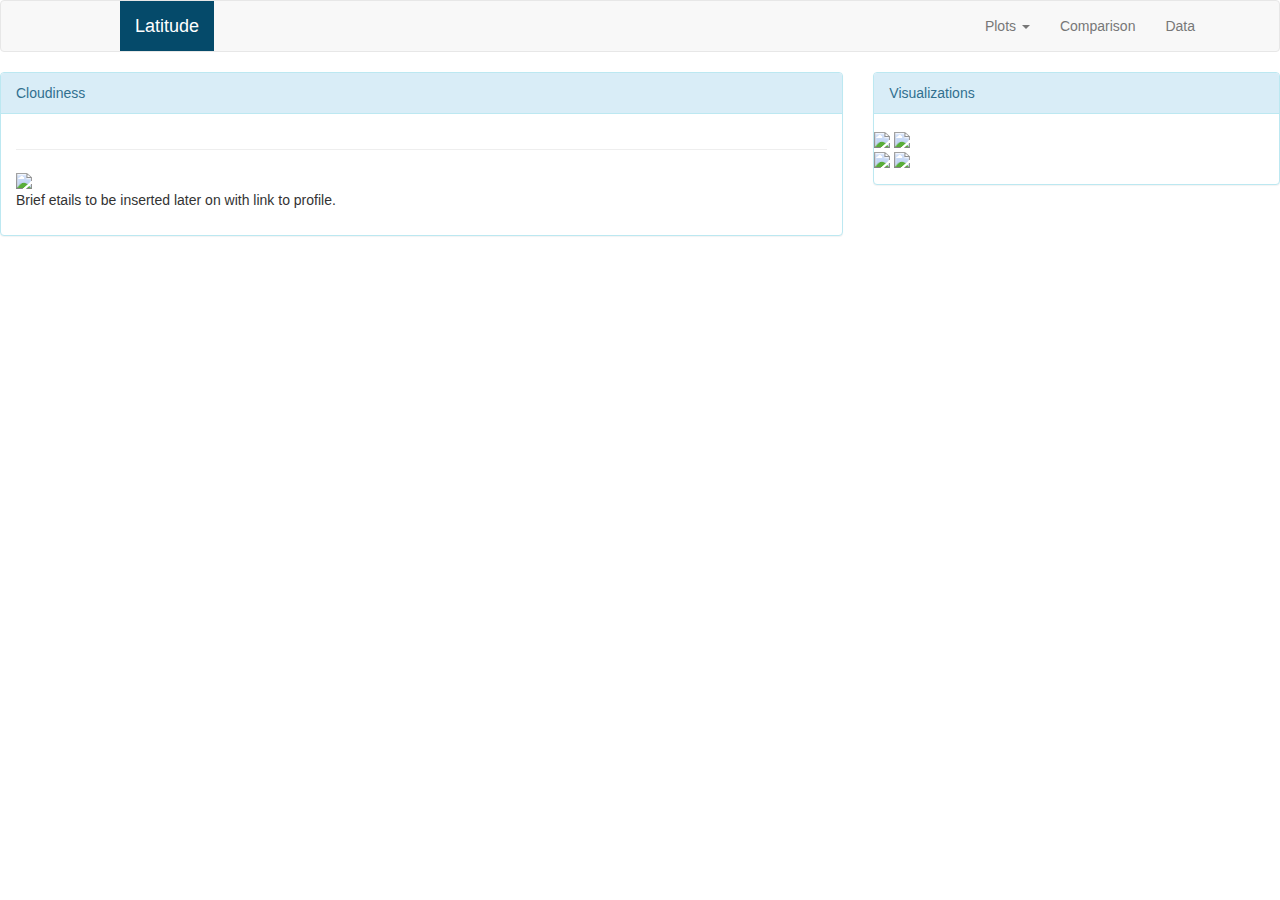
==== cloudniness.html @ b6d7d5e1 "all pages were created, javascript and jquery linked were added, still working on showing data in da" ====
<!DOCTYPE html>
<html lang="en">

    <head>
      <meta charset="UTF-8">
      <title>Latitude/Cludiness</title>
      <link rel="stylesheet" href="reset.css">
      <link rel="stylesheet" href="https://maxcdn.bootstrapcdn.com/bootstrap/3.3.6/css/bootstrap.min.css">
      <link rel="stylesheet" href="home_page.css">
      <script src="https://code.jquery.com/jquery-3.2.1.slim.min.js" integrity="sha384-KJ3o2DKtIkvYIK3UENzmM7KCkRr/rE9/Qpg6aAZGJwFDMVNA/GpGFF93hXpG5KkN" crossorigin="anonymous"></script>
      <script src="https://cdnjs.cloudflare.com/ajax/libs/popper.js/1.12.9/umd/popper.min.js" integrity="sha384-ApNbgh9B+Y1QKtv3Rn7W3mgPxhU9K/ScQsAP7hUibX39j7fakFPskvXusvfa0b4Q" crossorigin="anonymous"></script>
      <script src="https://maxcdn.bootstrapcdn.com/bootstrap/4.0.0/js/bootstrap.min.js" integrity="sha384-JZR6Spejh4U02d8jOt6vLEHfe/JQGiRRSQQxSfFWpi1MquVdAyjUar5+76PVCmYl" crossorigin="anonymous"></script>
    </head>  


<!-- The following headder will be used acrosse all pages -->
    <nav class="navbar navbar-default">
        <div class="container">
            <div class="navbar-header">
                <button type="button" class="navbar-toggle collapsed" data-toggle="collapse" data-target="#bs-example-navbar-collapse-1" aria-expanded="false">
                    <span class="sr-only">Toggle navigation</span>
                    <span class="icon-bar"></span>
                    <span class="icon-bar"></span>
                    <span class="icon-bar"></span>
                </button>
                <a class="navbar-brand" id="nav-title" href="home_page.html">Latitude</a>
            </div>    
            <div class="collapse navbar-collapse" id="bs-example-navbar-collapse-1">
                <ul class="nav navbar-nav navbar-right">                
                    <li class="dropdown">
                        <a href="#" class="dropdown-toggle" data-toggle="dropdown" role="button" aria-haspopup="true" aria-expanded="false">Plots <span class="caret"></span></a>
                        <ul class="dropdown-menu">
                            <li><a href="temp.html">Temperature</a></li>
                            <li><a href="cloudniness.html">Cloudiness</a></li>
                            <li><a href="wind_speed.html">Windyness</a></li>
                            <li><a href="humidity.html">Humidity</a></li>
                        </ul>
                    </li>
                    <li><a href="comparison.html">Comparison</a></li>
                    <li><a href="data.html">Data</a></li>
                </ul>
            </div>
        </div>
    </nav>

    <body>
        
                <div class="row">
                        <div class="col-md-8" >
                            <div class="first-panel">
                            <div class="panel panel-info">
                            <div class="panel-heading">Cloudiness</div>
                            <div class="panel-body">
                                    <hr>
                                    <img class ="home-image" src="charts/cloudiness.png" >
                                    <p>Brief etails to be inserted later on with link to profile.
                                    </p>
                            </div>        
                            </div>
                        </div>
                        </div>
                        <div class="col-md-4" >
                            <div class="second-panel">
                            <div class="panel panel-info">
                            <div class="panel-heading">Visualizations</div>
                            <div class="panel-body">
                                <div class="row">
                                    <a href="temp.html"><img class ="home-image-2" src="charts/temp.png" >
                                    <a href="humidity.html"><img class ="home-image-2" src="charts/humidity.png" >
                                </div>
                                <div class="row">
                                    <a href="cloudniness.html"><img class ="home-image-2" src="charts/cloudiness.png" >
                                    <a href="wind_Speed.html"><img class ="home-image-2" src="charts/wind_speed.png" >
                                </div>
                            </div>
                            </div>
                        </div>
                    </div>
            </div>  
    </body>
</html>
---- home_page.css ----
/*------------- Header --------------*/
#nav-title {
    background-color: #054a6a;
    color: white;
    margin-left: 50px;
}
.main-viz {
    padding-bottom: 20px;
    margin: auto;
}
.main-content {
    padding: 30px;
    padding-top: 0px;
}
.navbar-toggle {
    background-color: #054a6a; 
}
.navbar-default .navbar-toggle .icon-bar {
    background-color: white;
}


/*--------------- Size Control ----------------*/
@media only screen and (max-width: 992px) {
    .side-bar-img {
        width: 23%;
    }
    .comparison {
        border-bottom: 1px solid #054a6a;
        padding-bottom: 20px;
    }
    #bottom-comp {
        border-bottom-width: 0px;
    }
}

@media only screen and (max-width: 600px) {
    #landing-img {
        max-width: 100%;
    }
    .side-bar-img {
        float: left;
        max-height: 45%;
        max-width: 45%;
        margin: 2px;
    }
}
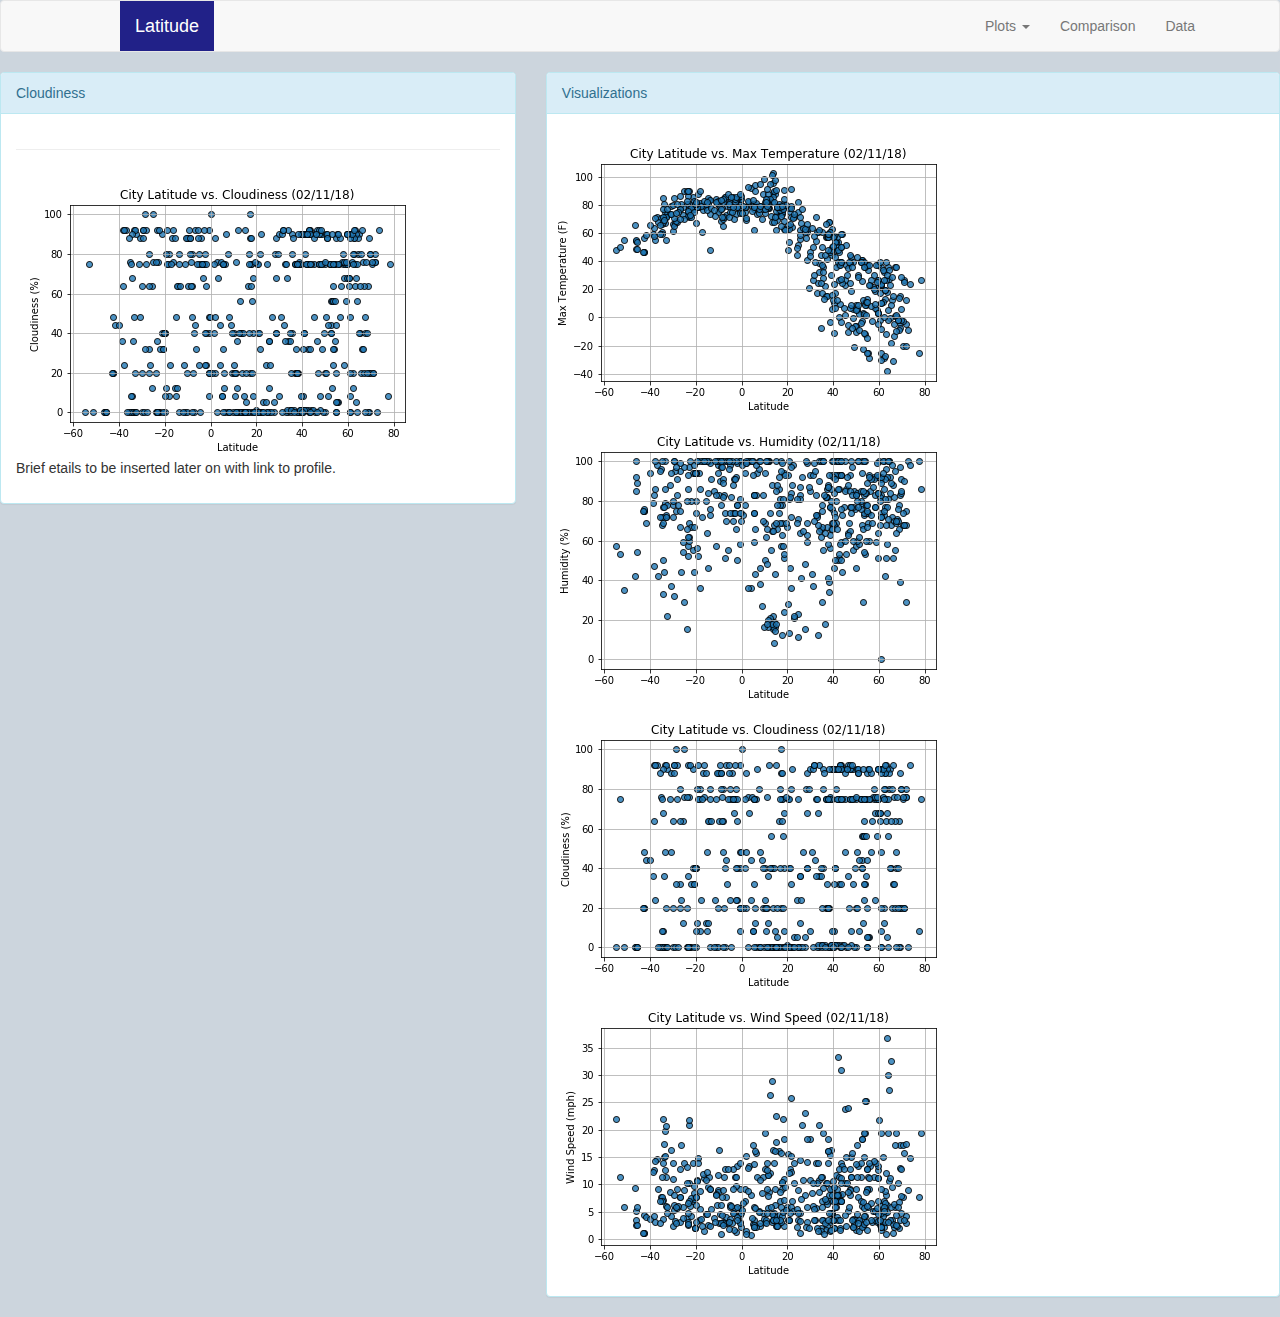
==== commit a7978a55: "Added a <Iframe> to the data page plus some coloring and sizing modifications" ====
--- a/cloudniness.html
+++ b/cloudniness.html
@@ -6,7 +6,7 @@
       <title>Latitude/Cludiness</title>
       <link rel="stylesheet" href="reset.css">
       <link rel="stylesheet" href="https://maxcdn.bootstrapcdn.com/bootstrap/3.3.6/css/bootstrap.min.css">
-      <link rel="stylesheet" href="home_page.css">
+      <link rel="stylesheet" href="all_pages.css">
       <script src="https://code.jquery.com/jquery-3.2.1.slim.min.js" integrity="sha384-KJ3o2DKtIkvYIK3UENzmM7KCkRr/rE9/Qpg6aAZGJwFDMVNA/GpGFF93hXpG5KkN" crossorigin="anonymous"></script>
       <script src="https://cdnjs.cloudflare.com/ajax/libs/popper.js/1.12.9/umd/popper.min.js" integrity="sha384-ApNbgh9B+Y1QKtv3Rn7W3mgPxhU9K/ScQsAP7hUibX39j7fakFPskvXusvfa0b4Q" crossorigin="anonymous"></script>
       <script src="https://maxcdn.bootstrapcdn.com/bootstrap/4.0.0/js/bootstrap.min.js" integrity="sha384-JZR6Spejh4U02d8jOt6vLEHfe/JQGiRRSQQxSfFWpi1MquVdAyjUar5+76PVCmYl" crossorigin="anonymous"></script>
@@ -46,7 +46,7 @@
     <body>
         
                 <div class="row">
-                        <div class="col-md-8" >
+                        <div class="col-md-5" >
                             <div class="first-panel">
                             <div class="panel panel-info">
                             <div class="panel-heading">Cloudiness</div>
@@ -59,7 +59,7 @@
                             </div>
                         </div>
                         </div>
-                        <div class="col-md-4" >
+                        <div class="col-md-7" >
                             <div class="second-panel">
                             <div class="panel panel-info">
                             <div class="panel-heading">Visualizations</div>
--- a/all_pages.css
+++ b/all_pages.css
@@ -0,0 +1,80 @@
+
+
+/*------------- Header --------------*/
+body {
+    background-color: #CCD5DD;
+}
+
+h1 {
+    color: #212188;
+    border-bottom: 1px solid #212188;
+    padding-bottom: 20px;
+    margin-left: 30px;
+    margin-right: 30px;
+    margin-bottom: 20px;
+}
+h2 {
+    color: #212188;
+    text-align: center;
+    padding-bottom: 0px;
+    margin-left: 0px;
+    margin-right: 110px;
+    margin-bottom: 20px;
+}
+
+/*.home-image {
+    max-width: 50%;
+    padding-right: 0px;
+    padding-left: 15px;
+    padding-bottom: 5px;
+    float: left;
+}*/
+.side-bar-img {
+    float: left;
+    max-width: 45%;
+    max-height: 5%;
+    margin: 5px;
+}
+#nav-title {
+    background-color: #212188;
+    color: white;
+    margin-left: 50px;
+}
+.main-viz {
+    padding-bottom: 20px;
+    margin: auto;
+}
+.main-content {
+    padding: 30px;
+    padding-top: 0px;
+}
+.navbar-toggle {
+    background-color: #212188; 
+}
+.navbar-default .navbar-toggle .icon-bar {
+    background-color: white;
+}
+
+@media only screen and (max-width: 992px) {
+    .side-bar-img {
+        width: 23%;
+    }
+    
+    #bottom-comp {
+        border-bottom-width: 0px;
+    }
+}
+
+@media only screen and (max-width: 600px) {
+    #landing-img {
+        max-width: 100%;
+    }
+    .side-bar-img {
+        float: left;
+        max-height: 45%;
+        max-width: 45%;
+        margin: 2px;
+    }
+}
+
+
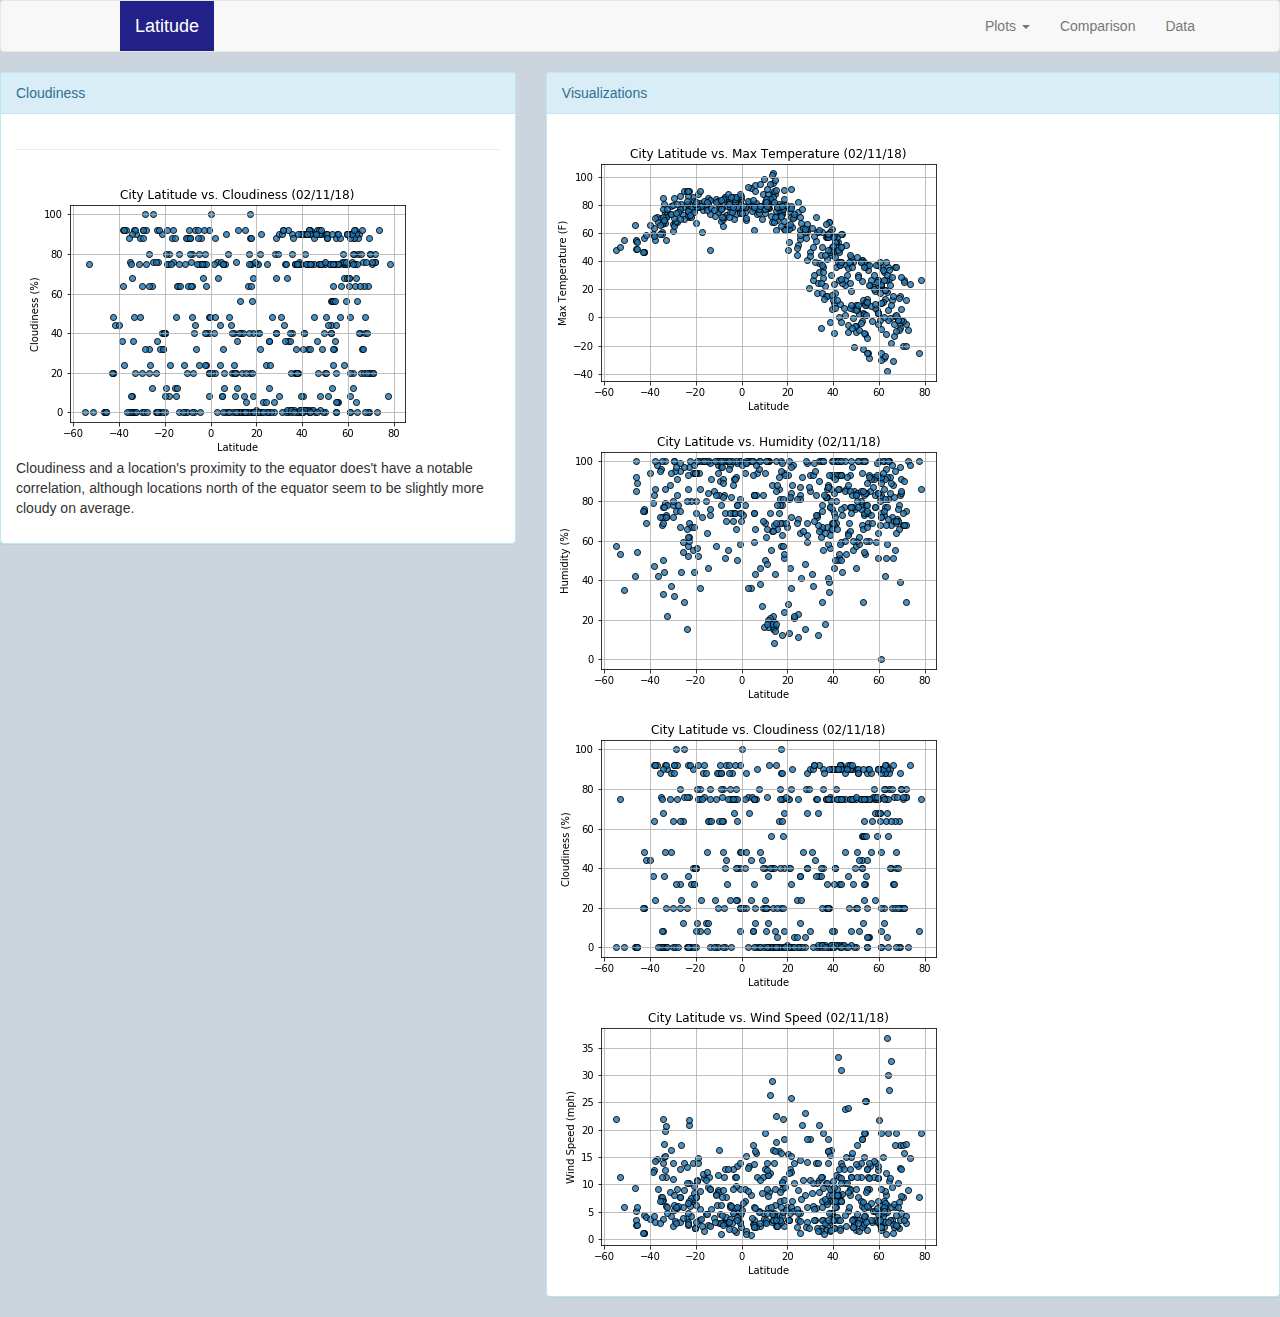
==== commit 916a2075: "added some expl.for each graph on its page" ====
--- a/cloudniness.html
+++ b/cloudniness.html
@@ -23,7 +23,7 @@
                     <span class="icon-bar"></span>
                     <span class="icon-bar"></span>
                 </button>
-                <a class="navbar-brand" id="nav-title" href="home_page.html">Latitude</a>
+                <a class="navbar-brand" id="nav-title" href="index.html">Latitude</a>
             </div>    
             <div class="collapse navbar-collapse" id="bs-example-navbar-collapse-1">
                 <ul class="nav navbar-nav navbar-right">                
@@ -53,7 +53,8 @@
                             <div class="panel-body">
                                     <hr>
                                     <img class ="home-image" src="charts/cloudiness.png" >
-                                    <p>Brief etails to be inserted later on with link to profile.
+                                    <p>Cloudiness and a location's proximity to the equator does't have a notable correlation, although locations 
+                                        north of the equator seem to be slightly more cloudy on average.
                                     </p>
                             </div>        
                             </div>
